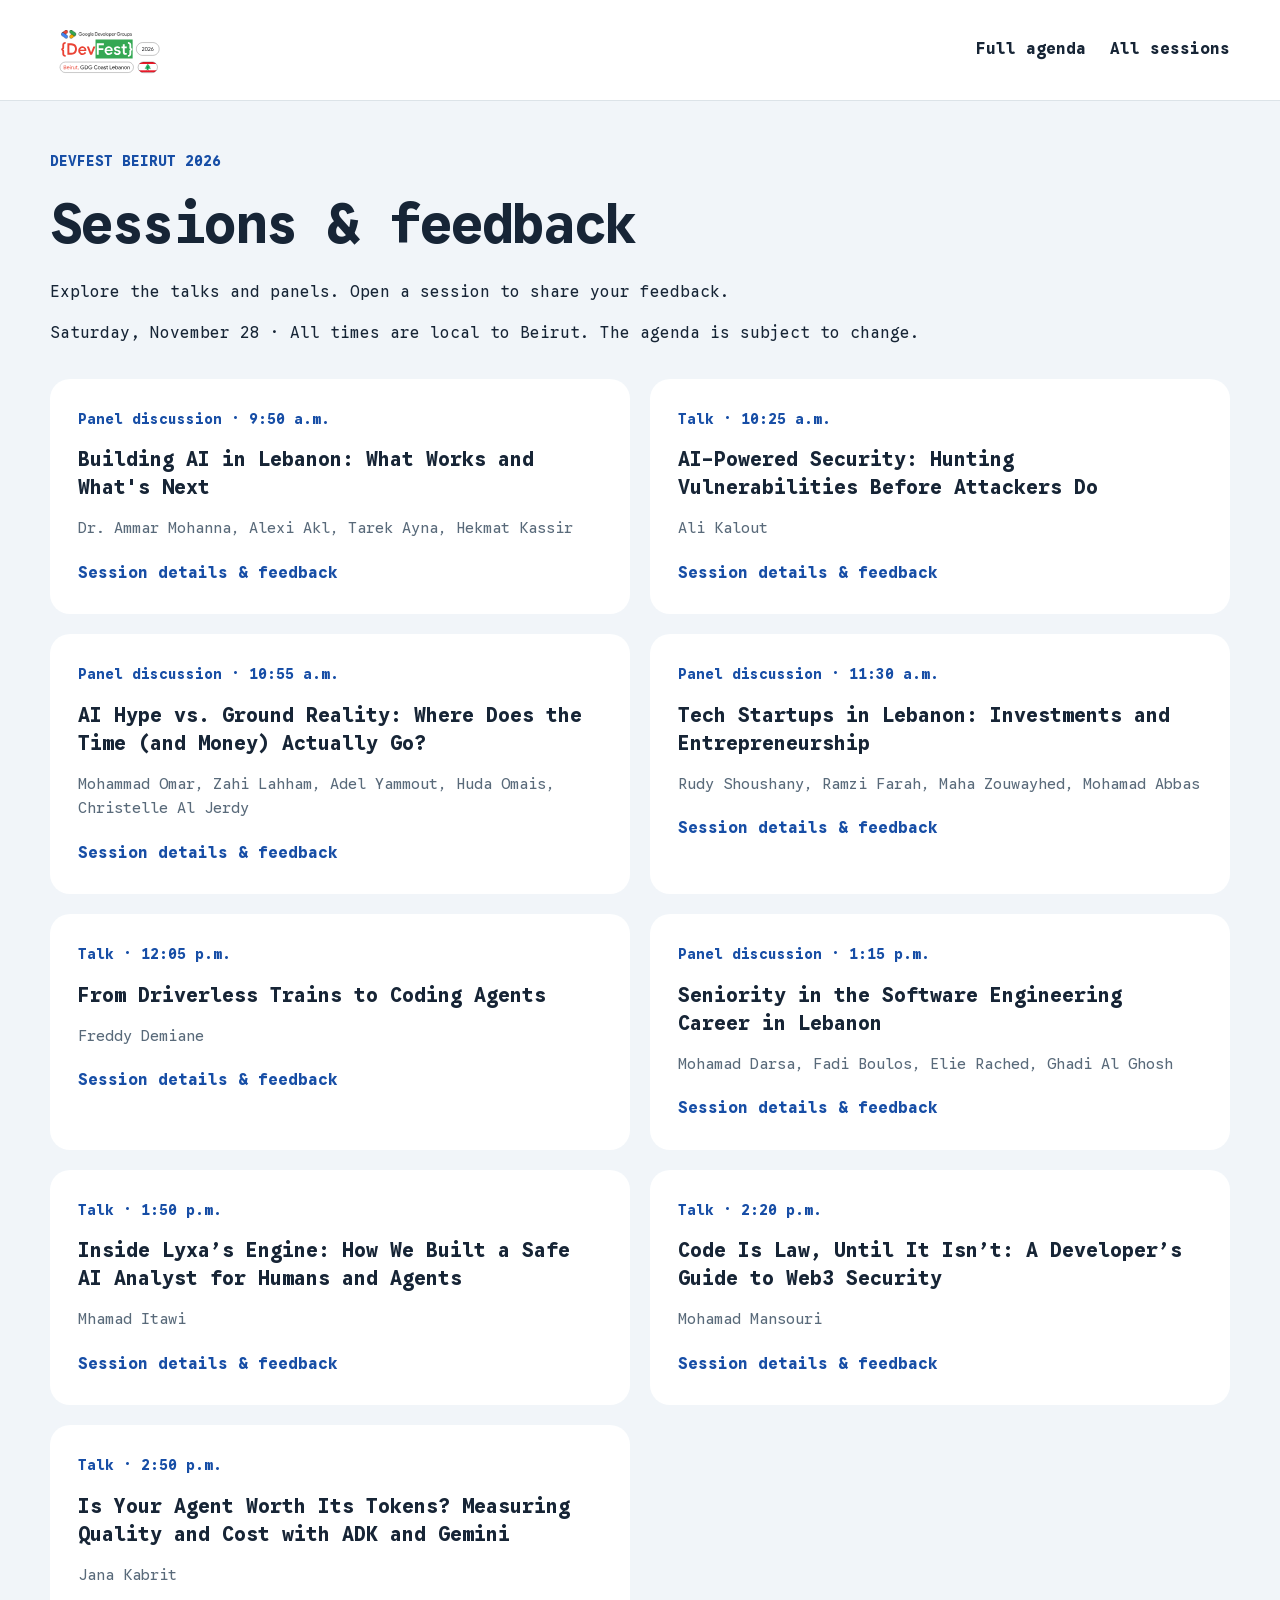
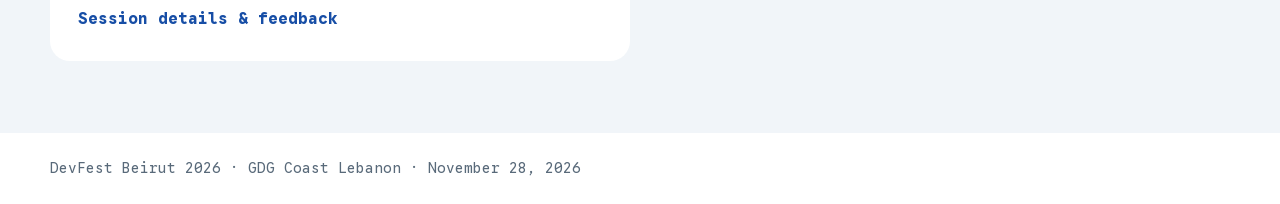
==== sessions/index.html @ 3278a0f1 "Add session pages and Open Feedback schedule integration" ====
<!doctype html>
<!-- Generated by scripts/build_sessions.py; edit the homepage agenda, then regenerate. -->
<html lang="en">
<head>
  <meta charset="utf-8">
  <meta name="viewport" content="width=device-width, initial-scale=1">
  <meta name="description" content="Sessions &amp; feedback — DevFest Beirut 2026, November 28 at MEA Conference Center. Session details and feedback.">
  <meta name="theme-color" content="#f1f5f9">
  <title>Sessions &amp; feedback | DevFest Beirut 2026</title>
  <link rel="canonical" href="https://devfest26.gdglebanon.com/sessions/">
  <meta property="og:title" content="Sessions &amp; feedback | DevFest Beirut 2026">
  <meta property="og:description" content="Sessions &amp; feedback — DevFest Beirut 2026, November 28 at MEA Conference Center. Session details and feedback.">
  <meta property="og:type" content="website">
  <meta property="og:url" content="https://devfest26.gdglebanon.com/sessions/">
  <meta property="og:image" content="https://devfest26.gdglebanon.com/assets/images/beirut-poster-2026.jpg">
  <link rel="icon" href="../assets/images/favicon-beirut.svg" type="image/svg+xml">
  <link rel="preconnect" href="https://fonts.googleapis.com">
  <link rel="preconnect" href="https://fonts.gstatic.com" crossorigin>
  <link href="https://fonts.googleapis.com/css2?family=Google+Sans:wght@400;700&amp;family=Google+Sans+Code:wght@400;500;600;700&amp;display=swap" rel="stylesheet">
  <link rel="stylesheet" href="../style.css?v=21">
  <link rel="stylesheet" href="../assets/sessions/sessions.css?v=1">

</head>
<body class="session-page">
  <a class="skip-link" href="#main">Skip to content</a>
  <header class="session-header"><div class="container">
    <a class="session-brand" href="../index.html" aria-label="DevFest Beirut 2026 home"><img src="../assets/images/devfest-beirut-2026.svg" alt="DevFest Beirut 2026"></a>
    <nav aria-label="Session navigation"><a href="../index.html#agenda">Full agenda</a><a href="../sessions/">All sessions</a></nav>
  </div></header>
  <main id="main" class="container session-main">
    <span class="session-eyebrow">DEVFEST BEIRUT 2026</span>
    <h1>Sessions &amp; feedback</h1>
    <p>Explore the talks and panels. Open a session to share your feedback.</p>
    <p>Saturday, November 28 · All times are local to Beirut. The agenda is subject to change.</p>
    <ol class="session-list"><li><a href="panel1/"><span class="session-eyebrow">Panel discussion · 9:50 a.m.</span><h2>Building AI in Lebanon: What Works and What&#x27;s Next</h2><p>Dr. Ammar Mohanna, Alexi Akl, Tarek Ayna, Hekmat Kassir</p><span class="session-list-action">Session details &amp; feedback</span></a></li><li><a href="talk1/"><span class="session-eyebrow">Talk · 10:25 a.m.</span><h2>AI-Powered Security: Hunting Vulnerabilities Before Attackers Do</h2><p>Ali Kalout</p><span class="session-list-action">Session details &amp; feedback</span></a></li><li><a href="panel2/"><span class="session-eyebrow">Panel discussion · 10:55 a.m.</span><h2>AI Hype vs. Ground Reality: Where Does the Time (and Money) Actually Go?</h2><p>Mohammad Omar, Zahi Lahham, Adel Yammout, Huda Omais, Christelle Al Jerdy</p><span class="session-list-action">Session details &amp; feedback</span></a></li><li><a href="panel3/"><span class="session-eyebrow">Panel discussion · 11:30 a.m.</span><h2>Tech Startups in Lebanon: Investments and Entrepreneurship</h2><p>Rudy Shoushany, Ramzi Farah, Maha Zouwayhed, Mohamad Abbas</p><span class="session-list-action">Session details &amp; feedback</span></a></li><li><a href="talk2/"><span class="session-eyebrow">Talk · 12:05 p.m.</span><h2>From Driverless Trains to Coding Agents</h2><p>Freddy Demiane</p><span class="session-list-action">Session details &amp; feedback</span></a></li><li><a href="panel4/"><span class="session-eyebrow">Panel discussion · 1:15 p.m.</span><h2>Seniority in the Software Engineering Career in Lebanon</h2><p>Mohamad Darsa, Fadi Boulos, Elie Rached, Ghadi Al Ghosh</p><span class="session-list-action">Session details &amp; feedback</span></a></li><li><a href="talk3/"><span class="session-eyebrow">Talk · 1:50 p.m.</span><h2>Inside Lyxa’s Engine: How We Built a Safe AI Analyst for Humans and Agents</h2><p>Mhamad Itawi</p><span class="session-list-action">Session details &amp; feedback</span></a></li><li><a href="talk4/"><span class="session-eyebrow">Talk · 2:20 p.m.</span><h2>Code Is Law, Until It Isn’t: A Developer’s Guide to Web3 Security</h2><p>Mohamad Mansouri</p><span class="session-list-action">Session details &amp; feedback</span></a></li><li><a href="talk5/"><span class="session-eyebrow">Talk · 2:50 p.m.</span><h2>Is Your Agent Worth Its Tokens? Measuring Quality and Cost with ADK and Gemini</h2><p>Jana Kabrit</p><span class="session-list-action">Session details &amp; feedback</span></a></li></ol>
  </main>
  <footer class="session-footer"><div class="container">DevFest Beirut 2026 · GDG Coast Lebanon · November 28, 2026</div></footer>
</body>
</html>
---- style.css ----
:root{--ink:#172536;--muted:#596a7a;--blue:#4285f4;--red:#ea4335;--green:#34a853;--yellow:#fbbc04;--paper:#f8f9fa;--line:#dce3e8;--google-gradient:linear-gradient(120deg,#4285f4 0%,#34a853 33.333%,#fbbc04 66.666%,#ea4335 100%);--font-head:'Google Sans Code',monospace;--font-body:'Google Sans Code',monospace}
*{box-sizing:border-box}html{scroll-behavior:smooth;scroll-padding-top:86px}body{margin:0;background:#fff;color:var(--ink);font-family:var(--font-body);font-size:16px;line-height:1.6}a{color:inherit}img{display:block;max-width:100%}button,summary{font:inherit}::selection{background:#c6dcff;color:var(--ink)}:focus-visible{outline:3px solid var(--blue);outline-offset:4px}.container{width:min(1180px,calc(100% - 48px));margin-inline:auto}.skip-link{position:absolute;left:16px;top:-60px;background:var(--ink);color:white;padding:10px 16px;z-index:100}.skip-link:focus{top:12px}.section{padding:112px 0}.section-index{display:inline-block;color:#496277;font-size:.72rem;font-weight:700;letter-spacing:.18em;line-height:1.3}.section-heading{margin-bottom:42px}.section-heading h2,.venue-section h2,.faq-section h2{font:700 clamp(2.7rem,5vw,5.2rem)/1.04 var(--font-head);letter-spacing:-.065em;margin:18px 0 0}.section-heading h2 span,.venue-section h2 span,.faq-section h2 span{color:var(--blue)}.section-heading-split{display:flex;align-items:end;justify-content:space-between;gap:50px}.section-heading-split>p{max-width:350px;color:var(--muted);font-size:1.1rem;margin:0 0 6px}.button{border:1px solid transparent;display:inline-flex;align-items:center;justify-content:space-between;gap:28px;padding:15px 22px;border-radius:999px;min-height:54px;font-weight:700;text-decoration:none;line-height:1.2;transition:transform .2s,background .2s,box-shadow .2s}.button:hover{transform:translateY(-3px);box-shadow:0 8px 22px #1725361a}.button-small{min-height:42px;padding:10px 16px;font-size:.84rem;gap:15px}.button-dark{background:var(--ink);color:#fff}.button-blue{background:var(--blue);color:#fff}.button-light{background:#fff;color:var(--ink)}.button-outline{border-color:var(--ink);color:var(--ink)}.text-link{font-weight:700;text-decoration:none;border-bottom:1.5px solid currentColor;padding-bottom:4px;white-space:nowrap}.text-link:hover{color:#1a73e8}
.site-header{position:sticky;top:0;z-index:30;background:#fffffff2;backdrop-filter:blur(14px);border-bottom:1px solid var(--line)}.header-inner{min-height:88px;display:flex;align-items:center;gap:26px}.brand{display:block;flex:none;text-decoration:none}.brand-artwork{display:block;width:270px;height:84px;overflow:hidden}.brand-artwork img{display:block;width:270px;height:auto;max-width:none;transform:translateY(-36px)}.desktop-nav{display:flex;gap:25px;margin-left:auto;align-items:center}.desktop-nav a{font-size:.9rem;font-weight:600;text-decoration:none;color:#3c4b5a}.desktop-nav a:hover{color:var(--blue)}.mobile-menu{display:none}
.hero{overflow:hidden;background:radial-gradient(circle at 0 80%,#e6f0ff 0,transparent 32%),linear-gradient(135deg,#fff 30%,#f7f9ff);padding:66px 0 72px}.hero-grid{display:grid;grid-template-columns:1.08fr .92fr;gap:66px;align-items:center}.hero-copy{padding:20px 0}.eyebrow{display:inline-flex;align-items:center;gap:9px;font-size:.76rem;font-weight:700;letter-spacing:.16em;text-transform:uppercase;color:#4b627a}.signal-dot{width:9px;height:9px;display:inline-block;border-radius:50%;background:var(--green);box-shadow:0 0 0 5px #34a85320;flex:none}.hero h1{font:700 clamp(3.8rem,6.5vw,6.9rem)/.99 var(--font-head);letter-spacing:-.078em;margin:32px 0 26px;max-width:680px}.hero h1 em{font-style:normal;color:var(--red)}.hero-lede{font-size:1.18rem;line-height:1.65;max-width:570px;color:#3f5061;margin:0}.hero-actions{display:flex;gap:25px;align-items:center;flex-wrap:wrap;margin-top:33px}.invitation-note{font-size:.84rem;color:var(--muted);margin:14px 0 0}.hero-facts{display:flex;gap:30px;border-top:1px solid #cfdbe5;margin-top:48px;padding-top:23px}.hero-facts>div{display:grid;grid-template-columns:27px 1fr;column-gap:10px;line-height:1.4}.fact-icon{grid-row:span 2;font:1.65rem/1 var(--font-head);color:var(--blue)}.hero-facts strong{font-size:.85rem}.hero-facts>div>span:last-child{font-size:.8rem;color:var(--muted)}.hero-art{position:relative;min-width:0}.poster-frame{height:min(620px,53vw);min-height:490px;border:9px solid #fff;border-radius:25px;box-shadow:0 26px 70px #183c6c2e;overflow:hidden;background:#edf5f8;transform:rotate(2deg)}.poster-frame img{width:100%;height:100%;object-fit:cover;object-position:center}.art-sticker{position:absolute;font-family:var(--font-head);font-weight:700;line-height:1;box-shadow:0 15px 30px #17253625}.sticker-top{top:32px;right:-19px;background:var(--yellow);color:var(--ink);padding:18px 20px;border-radius:15px;transform:rotate(9deg);font-size:.77rem;letter-spacing:.08em}.sticker-top b{font-size:1.35rem}.sticker-bottom{bottom:28px;left:-35px;background:var(--green);color:white;border-radius:50%;height:122px;width:122px;display:flex;align-items:center;justify-content:center;text-align:center;transform:rotate(-10deg);font-size:1rem}.sticker-bottom span{position:absolute;right:13px;bottom:27px}
.intro-section{background:#fff}.intro-layout{display:grid;grid-template-columns:.9fr 1.1fr;gap:80px;align-items:start}.lead{font:500 clamp(1.3rem,2.1vw,1.85rem)/1.47 var(--font-head);letter-spacing:-.035em;margin:0}.stat-grid{display:grid;grid-template-columns:repeat(3,1fr);gap:15px}.stat{border-left:2px solid var(--line);padding-left:18px}.stat:nth-child(1){border-color:var(--blue)}.stat:nth-child(2){border-color:var(--red)}.stat:nth-child(3){border-color:var(--green)}.stat strong{display:block;font:700 clamp(2rem,3.3vw,3.3rem)/1.1 var(--font-head);letter-spacing:-.08em}.stat span{display:block;color:var(--muted);font-size:.83rem;line-height:1.4;margin-top:10px}.source-note{color:#718193;font-size:.75rem;margin:30px 0 0}.experience-section{background:var(--paper)}.experience-grid{display:grid;grid-template-columns:repeat(3,1fr);gap:16px}.experience-card{min-height:300px;border-radius:22px;padding:28px;display:flex;flex-direction:column;position:relative;overflow:hidden}.card-blue{background:#dbeaff}.card-green{background:#dff2e5}.card-yellow{background:#fff0bd}.card-number{font:700 .8rem var(--font-head);letter-spacing:.14em}.card-symbol{font:700 6rem/.9 var(--font-head);position:absolute;right:24px;top:18px;opacity:.22}.experience-card h3{font:700 1.8rem/1.1 var(--font-head);letter-spacing:-.055em;margin:auto 0 10px}.experience-card p{color:#344455;max-width:270px;margin:0}.coming-up{border:1px solid #d2dce4;background:#fff;border-radius:15px;margin-top:18px;padding:17px 24px;display:flex;gap:18px;align-items:center;font-size:.9rem}.coming-up>span:last-child{color:var(--muted)}
.venue-section{background:#fff}.venue-grid{display:grid;grid-template-columns:1fr .8fr;gap:12%;align-items:center}.venue-section p{max-width:520px;font-size:1.08rem;color:var(--muted);margin:27px 0}.venue-card{background:var(--ink);color:#fff;border-radius:24px;min-height:430px;padding:31px;display:flex;flex-direction:column;position:relative;overflow:hidden}.venue-card:before,.venue-card:after{content:'';position:absolute;border:1px solid #ffffff26;border-radius:50%;height:520px;width:520px;top:100px;right:-180px}.venue-card:after{height:400px;width:400px;top:165px;right:-116px}.venue-card-top,.venue-card-bottom{display:flex;justify-content:space-between;gap:10px;font-size:.72rem;letter-spacing:.14em;z-index:1}.venue-card-top span:last-child{font-size:2rem;line-height:1}.venue-card>strong{font:700 clamp(2.4rem,4vw,4rem)/1 var(--font-head);letter-spacing:-.07em;margin:auto 0;z-index:1}.venue-card-bottom{border-top:1px solid #ffffff55;padding-top:18px}.venue-pin{width:14px;height:14px;background:var(--red);border-radius:50%;position:absolute;top:110px;right:90px;box-shadow:0 0 0 16px #ea43352e,0 0 0 37px #ea433516}
.sponsor-section{background:#f3f7fc}.sponsor-why{display:grid;grid-template-columns:repeat(3,1fr);gap:16px;margin-bottom:80px}.sponsor-why>div{background:#fff;border:1px solid #dce7f0;border-radius:19px;padding:27px}.sponsor-why>div>span{font-size:2rem;color:var(--blue)}.sponsor-why h3{font:700 1.25rem var(--font-head);margin:17px 0 7px}.sponsor-why p{color:var(--muted);margin:0;font-size:.94rem}.package-heading{display:flex;justify-content:space-between;gap:24px;align-items:end;margin-bottom:24px}.package-heading h3{font:700 clamp(2rem,3.3vw,3.3rem)/1 var(--font-head);letter-spacing:-.06em;margin:10px 0 0}.package-heading p{color:var(--muted);font-size:.85rem;margin:0}.package-grid{display:grid;grid-template-columns:repeat(2,1fr);gap:18px}.package-card{background:#fff;border:1px solid #cddce8;border-radius:24px;padding:36px;display:flex;flex-direction:column;min-height:495px}.package-featured{background:#1745a4;color:#fff;border-color:#1745a4}.package-card-head{display:flex;align-items:start;justify-content:space-between;gap:20px;border-bottom:1px solid #9eafc25e;padding-bottom:21px}.tier-label{font:700 .85rem var(--font-head);letter-spacing:.14em}.tier-label small{display:block;color:#d6e5ff;font:600 .62rem var(--font-body);letter-spacing:.12em;margin-top:5px}.tier-price{font:700 clamp(2.5rem,3.7vw,3.9rem)/1 var(--font-head);letter-spacing:-.07em;white-space:nowrap}.package-card>p{font-size:1.02rem;max-width:370px;margin:25px 0 8px}.package-card ul{padding-left:21px;margin:0 0 28px}.package-card li{margin:9px 0}.package-card li::marker{color:var(--blue)}.package-featured li::marker{color:#a5ceff}.package-card>.button{margin-top:auto;align-self:flex-start}.comparison{margin-top:22px;background:#fff;border:1px solid #cddce8;border-radius:17px;overflow:hidden}.comparison summary{cursor:pointer;padding:19px 25px;font-weight:700;list-style:none;display:flex;justify-content:space-between}.comparison summary::-webkit-details-marker{display:none}.comparison[open] summary{border-bottom:1px solid var(--line)}.comparison[open] summary span{transform:rotate(45deg)}.table-scroll{overflow-x:auto}table{border-collapse:collapse;min-width:620px;width:100%;font-size:.9rem}caption{position:absolute;width:1px;height:1px;clip:rect(0 0 0 0);overflow:hidden}th,td{text-align:left;padding:11px 24px;border-bottom:1px solid var(--line)}thead th{background:#eaf2ff;color:#184b9a;font-size:.75rem;letter-spacing:.06em;text-transform:uppercase}tbody th{font-weight:600}tbody tr:last-child>*{border-bottom:0}.sponsor-note{color:#687b8b;font-size:.78rem;margin:15px 0 0}
.faq-section{background:#fff}.faq-grid{display:grid;grid-template-columns:.8fr 1.2fr;gap:90px}.faq-list{border-top:1px solid var(--line)}.faq-list details{border-bottom:1px solid var(--line);padding:21px 0}.faq-list summary{cursor:pointer;font-weight:700;list-style:none;display:flex;justify-content:space-between;gap:20px}.faq-list summary::-webkit-details-marker{display:none}.faq-list summary:after{content:'+';color:var(--blue);font:400 1.5rem/1 var(--font-head)}.faq-list details[open] summary:after{content:'−'}.faq-list p{color:var(--muted);margin:15px 0 4px}.faq-list a{color:#1745a4}.closing-section{background:#1745a4;color:#fff;padding:75px 0}.closing-inner{display:flex;justify-content:space-between;align-items:end;gap:35px}.closing-section .section-index{color:#c9ddff}.closing-section h2{font:700 clamp(3rem,5.4vw,5.8rem)/1 var(--font-head);letter-spacing:-.07em;margin:15px 0 0}.closing-inner>div:last-child{max-width:280px}.closing-inner p{margin:0 0 24px;font-size:1.1rem}.site-footer{background:#122033;color:#fff;padding:40px 0 25px}.footer-inner{display:flex;justify-content:space-between;gap:30px}.footer-inner>div{display:flex;flex-direction:column;gap:7px}.footer-inner strong{font:700 1.25rem var(--font-head)}.footer-inner span,.footer-bottom{color:#b3c0cd;font-size:.83rem}.footer-inner a{text-decoration:none}.footer-inner a:hover{text-decoration:underline}.footer-bottom{border-top:1px solid #ffffff2b;margin-top:34px;padding-top:22px;display:flex;justify-content:space-between;gap:30px}.footer-bottom p{margin:0;max-width:470px}
.hero-copy .eyebrow{display:flex;width:max-content}.edition-pill{display:inline-flex;align-items:center;flex-wrap:wrap;gap:9px;width:fit-content;margin-top:26px;padding:9px 15px;border-radius:999px;background:#e8f0fe;color:#174ea6;font-size:.78rem;font-weight:700;line-height:1.3}.edition-pill span{color:var(--red)}.hero h1{margin-top:22px}.edition-strip{padding:22px 0;border-bottom:1px solid var(--line);background:#fff}.edition-grid{display:grid;grid-template-columns:repeat(2,minmax(0,1fr));gap:16px}.edition-card{display:flex;align-items:center;gap:19px;min-height:104px;padding:22px 25px;border-radius:18px}.edition-card-current{background:#173c8d;color:#fff}.edition-card-next{background:#e9f5eb;color:#173c2a}.edition-icon{font:700 .76rem var(--font-head);letter-spacing:.1em;border:1px solid currentColor;border-radius:50%;width:37px;height:37px;display:grid;place-items:center;flex:none}.edition-card strong{display:block;font:700 1.27rem/1.15 var(--font-head);letter-spacing:-.035em}.edition-card p{font-size:.85rem;margin:5px 0 0;opacity:.82}.impact-panel h3{font:700 1.05rem var(--font-head);letter-spacing:-.025em;margin:0 0 26px}.impact-panel .stat-grid{grid-template-columns:repeat(2,minmax(0,1fr));column-gap:30px;row-gap:35px}.impact-panel .stat{min-height:100px}.impact-panel .stat:nth-child(4){border-color:var(--yellow)}.impact-panel .stat-since strong{font-size:clamp(1.6rem,2.3vw,2.15rem);letter-spacing:-.055em;white-space:nowrap}
@media(max-width:1050px){.desktop-nav{gap:13px}.desktop-nav a{font-size:.8rem}.header-cta{display:none}.hero-grid{gap:35px}.hero h1{font-size:clamp(3.5rem,6vw,5rem)}.hero-facts{gap:15px}.stat-grid{gap:6px}.stat{padding-left:11px}.stat strong{font-size:2rem}}
@media(max-width:760px){.container{width:min(100% - 34px,560px)}.section{padding:76px 0}.desktop-nav{display:none}.header-inner{min-height:67px}.brand{font-size:1.07rem}.mobile-menu{display:block;margin-left:auto;position:relative}.mobile-menu summary{list-style:none;cursor:pointer;font-weight:700;font-size:.85rem;display:flex;gap:9px}.mobile-menu summary::-webkit-details-marker{display:none}.mobile-menu nav{position:absolute;right:-17px;top:33px;width:min(290px,calc(100vw - 34px));background:white;border:1px solid var(--line);box-shadow:0 16px 30px #17253624;border-radius:14px;padding:8px;display:flex;flex-direction:column}.mobile-menu nav a{padding:9px 12px;text-decoration:none;font-weight:600}.hero{padding:52px 0}.hero-grid,.intro-layout,.venue-grid,.faq-grid{grid-template-columns:1fr;gap:35px}.hero h1{font-size:clamp(3.2rem,11vw,5.4rem);margin:25px 0}.hero-lede{font-size:1.05rem}.hero-facts{margin-top:33px}.hero-art{max-width:460px;margin:0 auto;width:90%}.poster-frame{height:490px;min-height:0}.sticker-top{right:-15px}.sticker-bottom{left:-22px}.lockup-inner{display:block;padding-top:28px}.lockup-inner img{height:auto;max-height:265px;margin:0 auto}.section-heading h2,.venue-section h2,.faq-section h2{font-size:clamp(2.8rem,8vw,4.2rem)}.section-heading-split,.package-heading,.closing-inner{display:block}.section-heading-split>p{margin-top:23px}.stat-grid{gap:10px}.experience-grid,.sponsor-why,.package-grid{grid-template-columns:1fr}.experience-card{min-height:245px}.sponsor-why{margin-bottom:65px}.sponsor-why>div{padding:23px}.package-heading p{margin-top:12px}.venue-card{min-height:370px}.faq-grid{gap:30px}.closing-inner>div:last-child{margin-top:35px}.footer-bottom{display:block}.footer-bottom p{margin-top:14px}}
@media(max-width:460px){.hero-actions{align-items:flex-start;flex-direction:column;gap:19px}.hero-facts{flex-direction:column;gap:19px}.poster-frame{height:430px}.stat-grid{grid-template-columns:1fr}.stat{padding:5px 0 5px 18px}.stat span{margin-top:3px}.package-card{padding:24px;min-height:0}.tier-price{font-size:2.3rem}.coming-up{flex-wrap:wrap;gap:11px}.coming-up>span:last-child{flex-basis:100%;margin-left:20px}.art-sticker.sticker-bottom{height:96px;width:96px;font-size:.81rem}}
@media(prefers-reduced-motion:reduce){html{scroll-behavior:auto}.button{transition:none}}
@media(max-width:760px){.header-inner{min-height:97px;gap:18px}.brand-artwork{width:270px;height:83px}.brand-artwork img{width:270px;transform:translate(-14px,-37px)}}

.sponsor-extras{display:grid;grid-template-columns:repeat(2,minmax(0,1fr));gap:18px;margin-top:42px}.sponsor-extra{display:flex;flex-direction:column;align-items:flex-start;border-radius:24px;padding:36px;min-height:300px}.sponsor-extra h3{font:700 clamp(1.7rem,2.5vw,2.5rem)/1.08 var(--font-head);letter-spacing:-.055em;margin:15px 0 12px}.sponsor-extra p{max-width:440px;margin:0 0 22px}.sponsor-extra .button,.sponsor-extra .text-link{margin-top:auto}.sponsor-extra-deck{background:#173c8d;color:#fff}.sponsor-extra-deck .section-index{color:#c9ddff}.sponsor-extra-ads{background:#e1f2e6;color:#173c2a;border:1px solid #c5e3cf}.sponsor-extra-ads .section-index{color:#28663b}.sponsor-extra .sponsor-extra-note{font-size:.82rem;opacity:.8;margin-top:-10px}
@media(max-width:760px){.sponsor-extras{grid-template-columns:1fr}.sponsor-extra{min-height:0;padding:27px}.sponsor-extra .button,.sponsor-extra .text-link{margin-top:10px}}
@media(max-width:460px){.header-inner{min-height:94px}.brand-artwork{width:244px;height:76px}.brand-artwork img{width:244px;transform:translate(-13px,-33px)}}
@media(max-width:760px){.edition-strip{padding:16px 0}.edition-grid{grid-template-columns:1fr;gap:9px}.edition-card{min-height:86px;padding:17px 20px}.impact-panel{margin-top:5px}.impact-panel .stat-grid{grid-template-columns:repeat(2,minmax(0,1fr));gap:26px 16px}}
@media(max-width:460px){.edition-pill{font-size:.7rem;padding:9px 12px}.impact-panel .stat-since strong{font-size:1.4rem}.impact-panel .stat{min-height:92px}}
.hero h1.hero-wordmark{font-family:'Google Sans',Arial,sans-serif;letter-spacing:-.055em;line-height:1;margin-top:22px}
.hero-wordmark img{display:block;width:100%;max-width:575px;height:auto;margin-bottom:.06em}
.hero-wordmark span{display:block;color:var(--red);white-space:nowrap}
.package-card .booth-add-on{list-style:none;margin:15px 0 0 -21px;padding:12px 14px;border:1px solid #a9d7b6;border-left:4px solid var(--green);border-radius:10px;background:#e6f4ea;color:#145e32;font-weight:600}
.site-header .brand-artwork-devfest{display:none}
.site-header .brand-artwork-gdg{display:flex;align-items:center}
.site-header .brand-artwork-gdg img{width:100%;height:auto;max-width:100%;transform:none}
.site-header.show-devfest-brand .brand-artwork-devfest{display:block}
.site-header.show-devfest-brand .brand-artwork-gdg{display:none}
@media(max-width:360px){.header-inner{min-height:76px;gap:10px}.brand-artwork{width:190px;height:60px}.brand-artwork-devfest img{width:190px;transform:translate(-10px,-25px)}.section-heading h2,.venue-section h2,.faq-section h2{font-size:2.6rem}.sponsor-extras{grid-template-columns:minmax(0,1fr)}.sponsor-extra{min-width:0}.sponsor-extra .button{max-width:100%;font-size:.77rem;gap:8px;padding:12px 13px}}

/* Hero lockup and footer social links */
.hero{padding-top:34px}
.hero-grid{align-items:start}
.hero-copy{padding-top:12px}
.beirut-lockup{display:flex!important;align-items:center;justify-content:center;gap:.24em;width:100%;max-width:575px;white-space:nowrap;font-size:1.18em}
.beirut-name{display:inline!important}
.beirut-year{display:inline-flex!important;align-items:center;padding:.42em .58em .45em;border:3px solid currentColor;border-radius:999px;color:var(--ink);font-size:.56em;font-weight:400;line-height:.82;letter-spacing:-.04em}
.footer-links{display:flex!important;flex-direction:column;gap:7px!important;align-items:flex-start}
.social-links{display:flex;flex-wrap:wrap;gap:14px;margin-top:8px}
.social-links a{color:#c9ddff;font-size:.82rem}
.closing-actions{display:flex;flex-wrap:wrap;gap:12px}
.button-closing-secondary{border-color:#fff;color:#fff;background:transparent}
@media(max-width:760px){
  .hero{padding-top:26px}
  .hero-copy{padding-top:0}
  .hero-wordmark img{margin-bottom:.12em}
  .beirut-year{border-width:2px}
  .footer-links{margin-top:22px}
  .closing-actions{flex-direction:column;align-items:flex-start}
}
@media(max-width:460px){
  .hero h1.hero-wordmark{font-size:clamp(2.55rem,11.7vw,4.5rem);letter-spacing:-.06em}
  .beirut-lockup{gap:.18em}
  .beirut-year{font-size:.5em;padding:.38em .45em .41em}
}

/* Section navigation and compact supporter/team archive */
.desktop-nav a{position:relative;white-space:nowrap;padding:10px 0}
.desktop-nav a::after{content:"";position:absolute;left:0;right:0;bottom:2px;height:3px;border-radius:99px;background:var(--blue);transform:scaleX(0);transform-origin:left;transition:transform .2s}
.desktop-nav a:hover::after,.desktop-nav a[aria-current="location"]::after{transform:scaleX(1)}
.desktop-nav a[aria-current="location"],.mobile-menu nav a[aria-current="location"]{color:#174ea6}
.supporters-section{background:#f7f9fd;padding:72px 0 64px}
.team-section{background:#fff;padding:58px 0 64px;border-top:1px solid var(--line)}
.compact-heading{display:flex;align-items:end;justify-content:space-between;gap:24px;margin-bottom:25px}
.compact-heading h2{font:700 clamp(2.2rem,4.2vw,3.8rem)/1.06 var(--font-head);letter-spacing:-.06em;margin:10px 0 0}
.compact-heading .button{flex:none}
.team-actions{display:flex;align-items:center;gap:15px;flex-wrap:wrap}
.main-supporter{background:#fff;border:1px solid #dce7f0;border-radius:22px;padding:28px 32px;display:flex;align-items:center;justify-content:space-between;gap:35px;box-shadow:0 12px 30px #1e4c8b0b;position:relative;overflow:hidden}
.main-supporter::before{content:"";position:absolute;left:0;top:0;bottom:0;width:7px;background:linear-gradient(to bottom,#4285f4 0 25%,#ea4335 25% 50%,#fbbc04 50% 75%,#34a853 75%)}
.main-supporter>div{padding-left:4px}
.supporter-label{display:block;color:#174ea6;font-size:.71rem;font-weight:700;letter-spacing:.16em;margin-bottom:14px}
.main-supporter a{display:inline-block}
.main-supporter img{width:min(300px,100%);height:auto}
.main-supporter p{color:var(--muted);font-size:.9rem;max-width:300px;margin:0}
.rail-heading{display:flex;align-items:end;justify-content:space-between;gap:20px;margin:37px 0 16px}
.rail-heading h3{font:700 clamp(1.35rem,2.5vw,2rem)/1.15 var(--font-head);letter-spacing:-.045em;margin:8px 0 0}
.rail-controls{display:flex;gap:8px}
.rail-arrow{width:38px;height:38px;border:1px solid #bdcddd;border-radius:50%;background:#fff;color:var(--ink);cursor:pointer;font:700 1.2rem/1 var(--font-head)}
.rail-arrow:hover{background:#e8f0fe;border-color:#8bb7ff}
.logo-rail,.team-rail{display:flex;gap:14px;overflow-x:auto;scroll-snap-type:x mandatory;scrollbar-width:thin;scrollbar-color:#b8c8d9 transparent;overscroll-behavior-inline:contain;padding-bottom:12px}
.logo-tile{flex:0 0 182px;scroll-snap-align:start;background:#fff;border:1px solid var(--line);border-radius:17px;min-height:160px;padding:18px 16px;display:flex;flex-direction:column;align-items:center;text-align:center}
.logo-tile img{width:100%;height:70px;object-fit:contain;margin-bottom:9px}
.logo-tile strong{font:700 .84rem/1.25 var(--font-head)}
.logo-tile span{color:var(--muted);font-size:.72rem;margin-top:4px}
.history-source{color:var(--muted);font-size:.76rem;margin:13px 0 0}
.history-source a{color:#174ea6}
.team-mini-card{flex:0 0 258px;min-height:132px;scroll-snap-align:start;display:flex;gap:12px;align-items:flex-start;background:#f7f9fd;border:1px solid var(--line);border-radius:16px;padding:14px;color:var(--ink);text-decoration:none;transition:transform .2s,border-color .2s}
.team-mini-card:hover{transform:translateY(-2px);border-color:#8bb7ff}
.team-mini-card img{width:68px;height:68px;object-fit:cover;object-position:center 33%;border-radius:12px;flex:none}
.team-mini-card>span{display:flex;flex-direction:column;min-width:0;align-self:stretch}
.team-mini-card strong{font:700 .82rem/1.2 var(--font-head);letter-spacing:-.02em}
.team-mini-card small{color:var(--muted);font-size:.69rem;line-height:1.3;margin-top:5px;display:-webkit-box;-webkit-line-clamp:2;-webkit-box-orient:vertical;overflow:hidden}
.team-mini-card em{font-style:normal;color:#174ea6;font-size:.7rem;font-weight:700;margin-top:auto;padding-top:6px}
.team-expand-button{cursor:pointer;background:#fff}
.team-section.is-expanded .team-actions .rail-controls{display:none}
.team-section.is-expanded .team-rail{display:grid;grid-template-columns:repeat(4,minmax(0,1fr));overflow:visible;scroll-snap-type:none}
.team-section.is-expanded .team-mini-card{flex:none;min-width:0}
.team-section.is-expanded .team-mini-card small{display:block;overflow:visible}
@media(max-width:1050px){.team-section.is-expanded .team-rail{grid-template-columns:repeat(3,minmax(0,1fr))}}
@media(max-width:760px){.supporters-section{padding:64px 0 58px}.team-section{padding:50px 0 56px}.compact-heading{display:block}.team-actions{margin-top:19px}.main-supporter{display:block;padding:26px 27px}.main-supporter p{margin:16px 0 0}.logo-tile{flex-basis:165px}.rail-heading{margin-top:32px}}
@media(max-width:760px){.team-section.is-expanded .team-rail{grid-template-columns:repeat(2,minmax(0,1fr))}}
@media(max-width:520px){.team-section.is-expanded .team-rail{grid-template-columns:1fr}}
@media(max-width:460px){.compact-heading h2{font-size:2.1rem}.team-mini-card{flex-basis:238px}.main-supporter img{max-width:260px}}
@media(max-width:760px){.sponsor-section{padding-bottom:32px}.supporters-section{padding-top:38px;padding-bottom:42px}.team-section{padding-top:40px;padding-bottom:30px}.faq-section{padding-top:40px}}
@media(prefers-reduced-motion:reduce){.desktop-nav a::after,.team-mini-card{transition:none}}

/* Compact phone navigation, shown when scrolling up. */
.mobile-dock{display:none}
@media(max-width:760px){
  body{padding-bottom:calc(98px + env(safe-area-inset-bottom,0px))}
  .mobile-dock{position:fixed;z-index:45;left:50%;bottom:calc(10px + env(safe-area-inset-bottom,0px));width:min(540px,calc(100% - 20px));display:flex;align-items:stretch;gap:2px;padding:7px;background:#fff;border:1px solid var(--line);border-radius:999px;box-shadow:0 14px 40px #1725362b,0 2px 8px #17253614;transform:translate(-50%,0);transition:transform .25s ease,opacity .25s ease;opacity:1}
  .mobile-dock.is-hidden{transform:translate(-50%,calc(100% + 24px));opacity:0;pointer-events:none}
  .mobile-dock a{min-width:0;flex:1;min-height:62px;border-radius:999px;display:flex;flex-direction:column;align-items:center;justify-content:center;gap:3px;color:var(--ink);text-decoration:none;font-size:clamp(.48rem,2.1vw,.66rem);font-weight:700;line-height:1;white-space:nowrap}
  .mobile-dock a:hover{background:#e8f0fe;color:#174ea6}
  .mobile-dock a[aria-current="location"],.mobile-dock a[aria-current="location"]:hover{background:var(--blue);color:#fff}
  .mobile-dock svg{width:23px;height:23px;flex:none;fill:none;stroke:currentColor;stroke-width:2;stroke-linecap:round;stroke-linejoin:round}
}
@media(prefers-reduced-motion:reduce){.mobile-dock{transition:none}}

@media(max-width:1150px){.header-cta{display:none}}

/* 2026 sponsors and partners */
.supporter-heading{align-items:end;margin-bottom:24px}
.supporter-heading>p{max-width:340px;color:var(--muted);font-size:.94rem;margin:0 0 4px}
.sponsor-badge{display:inline-flex;align-items:center;align-self:flex-start;width:max-content;padding:7px 14px;border-radius:999px;background:#fff;color:#174ea6;font:700 .8rem/1.2 'Google Sans',Arial,sans-serif;letter-spacing:0}
.sponsor-badge-partner{background:#fff;color:#176b37}
.supporter-group-heading{margin:39px 0 17px}
.supporter-group-heading h3{font:700 clamp(1.6rem,2.7vw,2.4rem)/1.1 var(--font-head);letter-spacing:-.055em;margin:6px 0 0}
.supporter-grid{display:grid;grid-template-columns:repeat(3,minmax(0,1fr));gap:16px}
.sponsor-grid{grid-template-columns:repeat(2,minmax(0,1fr))}
.supporter-card{display:flex;flex-direction:column;min-width:0;min-height:300px;padding:19px 20px 20px;background:#d9e8ff;border:1px solid #9fc3fb;border-radius:20px;color:var(--ink);box-shadow:0 8px 22px #1e4c8b09;transition:transform .2s,box-shadow .2s,border-color .2s}
.supporter-card:hover{transform:translateY(-4px);box-shadow:0 18px 36px #1725361c;border-color:#8bb7ff}
.supporter-open{display:flex;flex-direction:column;align-items:center;flex:1;width:100%;min-width:0;min-height:225px;padding:0;border:0;background:transparent;color:inherit;text-align:center;cursor:pointer;font:inherit}
.supporter-card .sponsor-badge{align-self:center;margin-bottom:14px}
.supporter-logo{display:flex;align-items:center;justify-content:center;overflow:hidden;width:100%;height:105px;padding:12px;background:#fff;border:1px solid #e1e9f2;border-radius:13px}
.supporter-logo img{width:auto;height:auto;max-width:100%;max-height:100%;object-fit:contain}
.supporter-open strong{display:flex;align-items:center;justify-content:center;min-height:2.5em;font:700 1.08rem/1.2 var(--font-head);letter-spacing:-.035em;margin:11px 0 0}
.card-action{display:inline-flex;align-items:center;gap:6px;margin-top:auto;color:#174ea6;font:700 .75rem/1.2 'Google Sans',Arial,sans-serif}
.supporter-website{display:inline-flex;align-items:center;align-self:center;gap:7px;margin-top:15px;padding:6px 11px;border:1px solid currentColor;border-radius:999px;color:#174ea6;font:700 .75rem/1.2 'Google Sans',Arial,sans-serif;text-decoration:none}
.supporter-website:hover{background:#fff}
.partner-grid .supporter-card{background:#eaf6ed;border-color:#c9e7d1}
.partner-grid .supporter-card:hover{border-color:#7bc995}
.supporter-card-community{position:relative;overflow:hidden;background:#bcd7ff;color:var(--ink);border-color:#6da3f5}
.supporter-card-community::before{content:"";position:absolute;inset:0 0 auto;height:5px;background:var(--google-gradient)}
.supporter-card-community .sponsor-badge{background:#fff;color:#1745a4}
.supporter-dialog{width:min(580px,calc(100vw - 32px));max-height:min(85vh,760px);padding:32px;border:1px solid #cbd9e7;border-radius:24px;background:#fff;color:var(--ink);box-shadow:0 28px 80px #17253655;overflow-y:auto}
.supporter-dialog::backdrop{background:#172536a8;backdrop-filter:blur(3px)}
.supporter-dialog-close{position:absolute;right:16px;top:14px;width:38px;height:38px;border:1px solid var(--line);border-radius:50%;background:#fff;color:var(--ink);cursor:pointer;font:700 1.5rem/1 'Google Sans',Arial,sans-serif}
.supporter-dialog>.sponsor-badge{margin-right:44px}
.supporter-dialog-logo{display:flex;align-items:center;justify-content:center;width:100%;height:160px;margin:22px 0;padding:20px;border:1px solid #e1e9f2;border-radius:16px;background:#f8fafd}
.supporter-dialog-logo img{width:auto;height:auto;max-width:100%;max-height:100%;object-fit:contain}
.supporter-dialog h3{font:700 clamp(1.6rem,4vw,2.3rem)/1.12 var(--font-head);letter-spacing:-.05em;margin:0 0 15px}
.supporter-dialog p{color:#42566a;font-size:.96rem;line-height:1.65;margin:0 0 24px;white-space:pre-line}
.supporter-dialog-description{font-family:'Google Sans',Arial,sans-serif;overflow-wrap:anywhere}
.supporter-dialog-description ul{color:#42566a;font-size:.93rem;line-height:1.55;margin:0 0 24px;padding-left:20px}
.supporter-dialog-description li{margin:0 0 11px}
.supporter-dialog-description a{color:#174ea6;text-decoration-thickness:1px;text-underline-offset:3px}
.supporter-dialog-website{display:inline-flex;gap:10px;align-items:center;padding:10px 16px;border-radius:999px;background:#1745a4;color:#fff;font:700 .84rem/1.2 'Google Sans',Arial,sans-serif;text-decoration:none}
.supporter-dialog-website:hover{background:#0f347f}
@media(max-width:860px){.partner-grid{grid-template-columns:repeat(2,minmax(0,1fr))}}
@media(max-width:760px){.supporter-heading>p{margin:15px 0 0}}
@media(max-width:540px){.supporter-grid{grid-template-columns:repeat(2,minmax(0,1fr));gap:10px}.supporter-card{min-height:245px;padding:12px 10px 13px;border-radius:16px}.supporter-open{min-height:188px}.supporter-card .sponsor-badge{max-width:100%;padding:6px 8px;font-size:.68rem;margin-bottom:10px}.supporter-logo{height:78px;padding:7px}.supporter-open strong{font-size:.84rem;min-height:3em;margin-top:8px}.card-action{font-size:.7rem}.supporter-website{font-size:.7rem;margin-top:10px;padding:6px 8px}.supporter-dialog{padding:22px}.supporter-dialog-logo{height:125px;margin:18px 0}.supporter-dialog p{font-size:.87rem}}
@media(prefers-reduced-motion:reduce){.supporter-card{transition:none}}

/* Keep confirmed organizations in view; reveal package information on request. */
.sponsor-section{padding:48px 0 72px}
.supporters-section .sponsor-section{padding:0;background:transparent}
.supporters-section .sponsor-section .container{width:100%;max-width:none}
.partnership-disclosure{background:#fff;border:1px solid #cbdbe9;border-radius:23px;box-shadow:0 12px 30px #1725360d;overflow:hidden}
.partnership-summary{display:flex;flex-direction:column;gap:8px;padding:28px 34px;cursor:pointer;list-style:none}
.partnership-summary::-webkit-details-marker{display:none}
.partnership-summary .section-index{color:#174ea6;font-family:'Google Sans',Arial,sans-serif;letter-spacing:.12em}
.partnership-summary-row{display:flex;align-items:center;justify-content:space-between;gap:24px;font:700 clamp(1.65rem,3vw,2.5rem)/1.15 'Google Sans',Arial,sans-serif;letter-spacing:-.035em}
.partnership-toggle{display:grid;place-items:center;flex:none;width:40px;height:40px;border-radius:50%;background:#e8f0fe;color:#174ea6;font:400 1.8rem/1 'Google Sans',Arial,sans-serif;transition:transform .2s}
.partnership-disclosure[open] .partnership-toggle{transform:rotate(45deg)}
.partnership-summary-note{color:var(--muted);font:400 .86rem/1.45 'Google Sans',Arial,sans-serif}
.partnership-disclosure:not([open]) .partnership-content{display:none}
.partnership-content{padding:44px 34px 38px;border-top:1px solid var(--line)}
@media(max-width:760px){.sponsor-section{padding:28px 0 50px}.partnership-summary{padding:22px}.partnership-content{padding:30px 20px}.partnership-summary-row{gap:12px}.partnership-toggle{width:34px;height:34px;font-size:1.55rem}}
@media(prefers-reduced-motion:reduce){.partnership-toggle{transition:none}}

/* A quiet schedule preview, with the full agenda available on request. */
.visually-hidden{position:absolute;width:1px;height:1px;padding:0;margin:-1px;overflow:hidden;clip-path:inset(50%);white-space:nowrap;border:0}
.agenda-section{padding:64px 0;background:var(--paper);border-top:1px solid var(--line)}
.agenda-heading>p{margin:0;color:var(--muted);font-size:1rem}
.agenda-disclosure{background:#fff;border:1px solid #cbdbe9;border-radius:23px;overflow:hidden}
.agenda-summary{display:flex;flex-direction:column;gap:20px;padding:28px 34px;cursor:pointer;list-style:none}
.agenda-summary::-webkit-details-marker{display:none}
.agenda-summary:focus-visible{outline-offset:-5px;border-radius:22px}
.agenda-summary-row{display:flex;align-items:center;justify-content:space-between;gap:20px}
.agenda-summary-row strong{display:block;font:700 clamp(1.4rem,2.5vw,2rem)/1.2 var(--font-head);letter-spacing:-.04em}
.agenda-hours{display:block;margin-top:8px;color:var(--muted);font-size:1rem}
.agenda-toggle{display:grid;place-items:center;flex:none;width:44px;height:44px;border-radius:50%;background:#e8f0fe;color:#174ea6;font:400 1.8rem/1 'Google Sans',Arial,sans-serif}
.agenda-skeleton{display:grid;gap:14px;max-width:650px}
.agenda-skeleton>span{display:grid;grid-template-columns:100px 1fr;gap:24px;align-items:center}
.agenda-skeleton i{display:block;height:12px;border-radius:6px;background:#e8edf3}
.agenda-skeleton i:first-child{background:#dbe7f7}
.agenda-skeleton>span:nth-child(2) i:last-child{width:76%}
.agenda-skeleton>span:nth-child(3) i:last-child{width:88%}
.agenda-action{color:#174ea6;font-size:.9rem;font-weight:700}
.agenda-action-close,.agenda-disclosure[open] .agenda-action-open,.agenda-disclosure[open] .agenda-skeleton{display:none}
.agenda-disclosure[open] .agenda-action-close{display:inline}
.agenda-disclosure[open] .agenda-toggle{transform:rotate(45deg)}
.agenda-sessions{list-style:none;padding:0;margin:0;border-top:1px solid var(--line)}
.agenda-session{display:grid;grid-template-columns:260px minmax(0,1fr);gap:24px;align-items:start;padding:22px 34px}
.agenda-session+.agenda-session{border-top:1px solid var(--line)}
.agenda-time{color:var(--muted);font-size:.9rem;font-variant-numeric:tabular-nums;line-height:1.6;white-space:nowrap}
.agenda-session h3{font:700 1.05rem/1.5 var(--font-head);margin:0;overflow-wrap:anywhere}
.agenda-session p{margin:6px 0 0;color:var(--muted);font-size:.9rem}
.agenda-session .session-location{margin-top:8px;color:#496277;font:600 .82rem/1.4 'Google Sans',Arial,sans-serif}
.agenda-session .session-note{margin-top:8px}
@media(max-width:760px){.agenda-section{padding:40px 0 50px}.agenda-heading>p{margin-top:16px}.agenda-summary{padding:24px 22px}.agenda-session{grid-template-columns:minmax(0,1fr);gap:8px;padding:20px 22px}.agenda-skeleton>span{grid-template-columns:65px 1fr;gap:18px}.agenda-hours{font-size:.9rem}}

/* Speaker details transcribed from the supplied event posters. */
.agenda-session-content{min-width:0}
.session-feedback-link{display:inline-block;margin:10px 0 4px;font-size:.9rem;font-weight:700;color:#174ea6;text-underline-offset:3px}
.session-type{display:block;margin-bottom:6px;color:#496277;font-size:.875rem}
.session-people{display:grid;grid-template-columns:repeat(2,minmax(0,1fr));gap:20px 24px;list-style:none;margin:20px 0 0;padding:0}
.session-person{display:flex;align-items:center;gap:13px;min-width:0;font-family:'Google Sans',Arial,sans-serif}
.session-person>span:last-child{min-width:0}
.session-person strong{display:block;font-size:1rem;line-height:1.35;overflow-wrap:anywhere}
.speaker-position{display:block;margin-top:4px;color:var(--muted);font-size:.875rem;line-height:1.45;overflow-wrap:anywhere}
.speaker-function{display:block;color:#174ea6;font-size:.875rem;margin-top:3px;font-weight:700}
/* A circle clips only the portrait region; original poster pixels are preserved. */
.speaker-portrait{display:block;position:relative;overflow:hidden;flex:none;width:72px;height:72px;border-radius:50%;background:#53c5f4;isolation:isolate}
.speaker-portrait img{position:absolute;width:var(--portrait-width);max-width:none;height:auto;left:var(--portrait-left);top:var(--portrait-top)}
.speaker-initials{display:grid;place-items:center;background:#e8f0fe;color:#174ea6;font:700 1rem/1 'Google Sans',Arial,sans-serif}
@media(max-width:1050px){.session-people{grid-template-columns:minmax(0,1fr)}}
@media(max-width:760px){.session-people{gap:16px;margin-top:16px}.speaker-portrait{width:64px;height:64px}.session-person{gap:12px}}
---- assets/sessions/sessions.css ----
.session-page{background:#f1f5f9}
.session-header{background:#fff;border-bottom:1px solid var(--line)}
.session-header .container{display:flex;align-items:center;justify-content:space-between;gap:24px;padding-block:18px}
.session-brand{max-width:240px}
.session-brand img{width:100%;height:64px;object-fit:contain}
.session-header a{font-weight:700;text-decoration:none}
.session-header nav{display:flex;gap:24px;flex-wrap:wrap}
.session-main{padding-block:48px 72px}
.session-main h1{max-width:1000px;font:700 clamp(1.8rem,4.5vw,3.4rem)/1.16 var(--font-head);letter-spacing:-.04em;margin:18px 0 24px;overflow-wrap:anywhere}
.session-eyebrow{color:#174ea6;font-size:.9rem;font-weight:700}
.session-meta{display:flex;flex-wrap:wrap;gap:12px 24px;color:var(--muted);margin-bottom:32px}
.session-content,.session-feedback{padding:32px;border-radius:24px;background:#fff;margin-top:24px}
.session-main h2{font-size:1.35rem;margin:0 0 14px}
.session-main .session-people{margin-top:0}
.session-feedback>p{color:var(--muted)}
.session-feedback [role=status]{font-size:.9rem}
.session-feedback [hidden]{display:none}
.feedback-frame{display:block;width:100%;min-height:850px;border:0;margin-top:24px;border-radius:12px;background:#fff}
.session-list{display:grid;grid-template-columns:repeat(2,minmax(0,1fr));gap:20px;list-style:none;padding:0;margin:32px 0 0}
.session-list a{display:block;height:100%;padding:28px;border-radius:20px;background:#fff;text-decoration:none;transition:box-shadow .2s}
.session-list a:hover{box-shadow:0 8px 24px #1725361a}
.session-list h2{font-size:1.25rem;line-height:1.4;margin:14px 0}
.session-list p{margin:12px 0;color:var(--muted);font-size:.95rem}
.session-list .session-list-action{display:block;margin-top:20px;color:#174ea6;font-weight:700}
.session-footer{padding:24px 0;background:#fff;color:var(--muted);font-size:.9rem}
@media(max-width:760px){.session-header .container{align-items:flex-start;gap:18px;flex-direction:column}.session-header nav{gap:18px}.session-main{padding-block:30px 48px}.session-content,.session-feedback{padding:22px 18px;border-radius:18px}.session-list{grid-template-columns:minmax(0,1fr)}.session-list a{padding:22px}.feedback-frame{min-height:900px}}
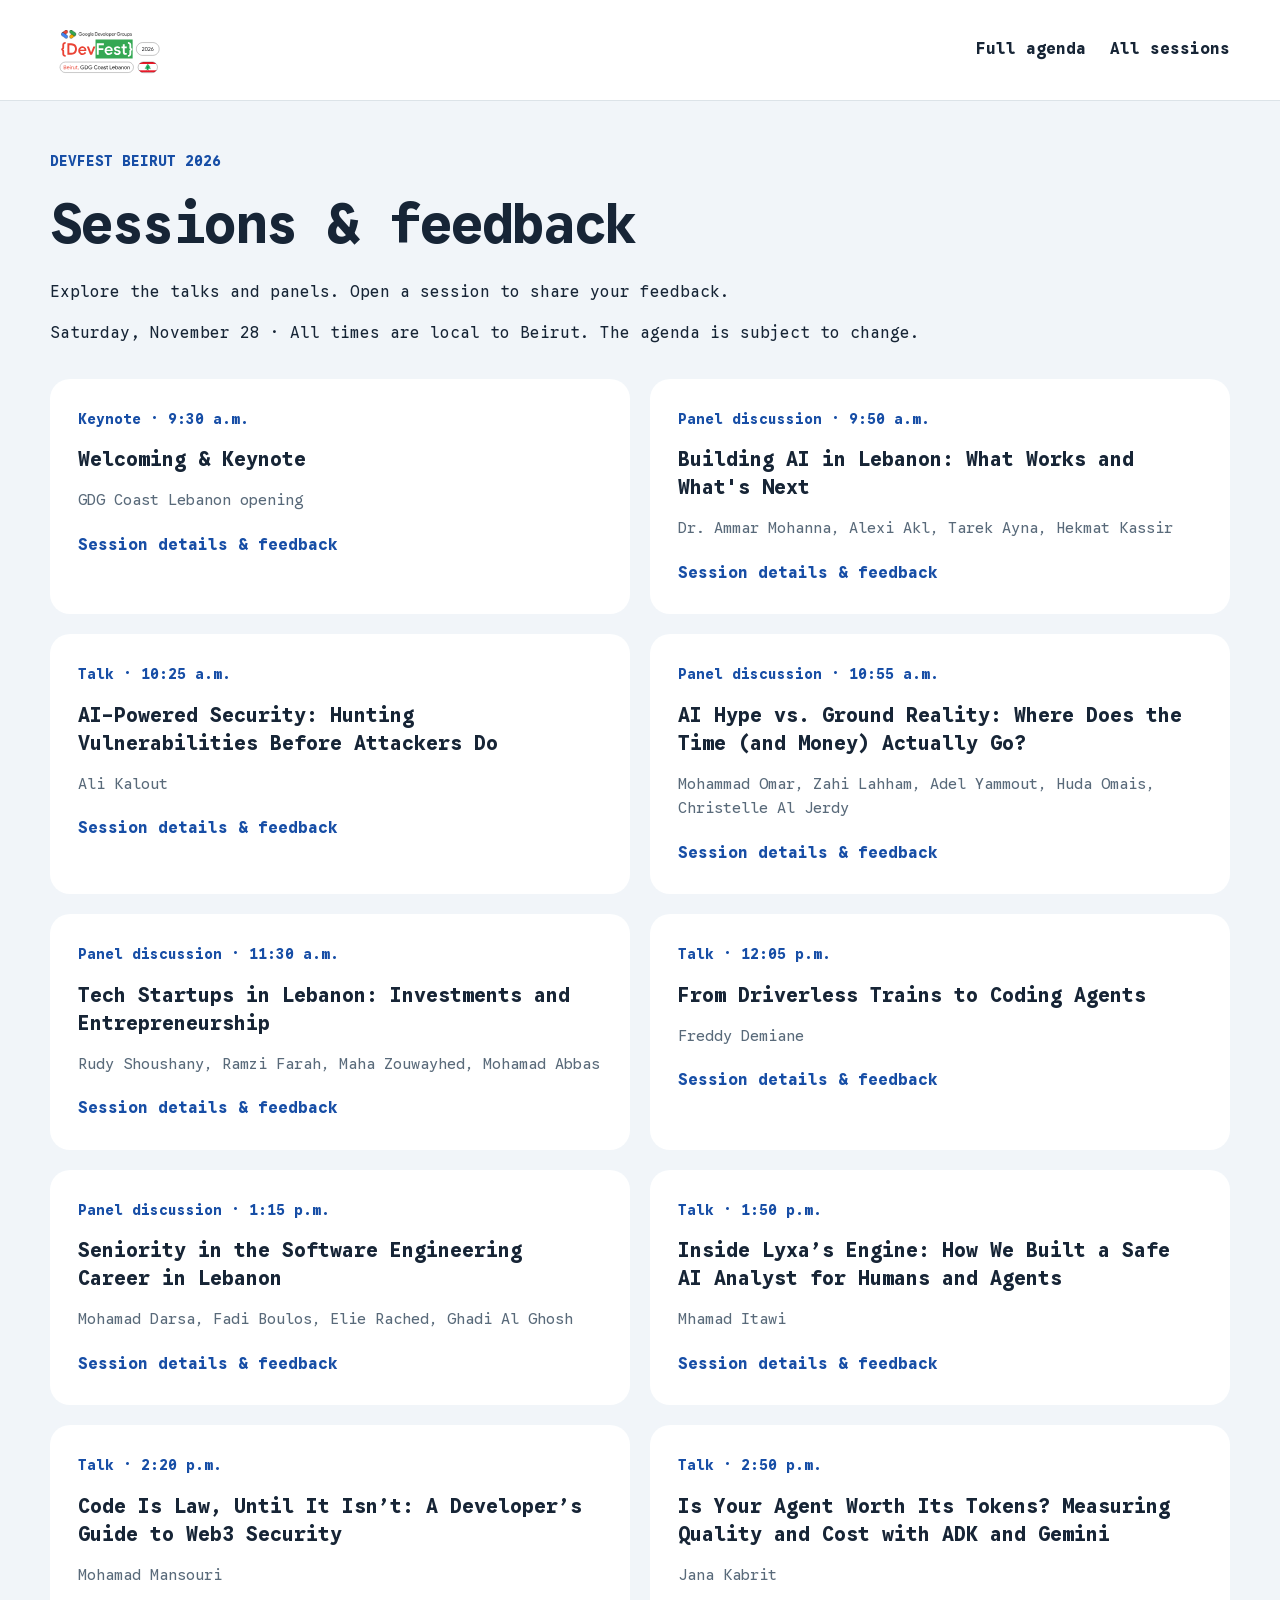
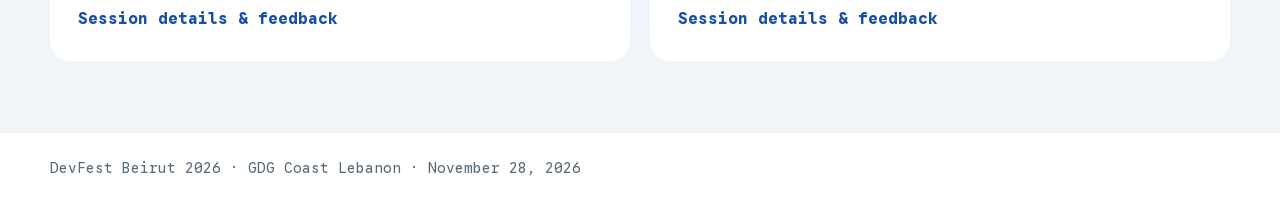
==== commit 6dbb9e62: "Enable keynote feedback in the public session feed" ====
--- a/sessions/index.html
+++ b/sessions/index.html
@@ -18,7 +18,7 @@
   <link rel="preconnect" href="https://fonts.gstatic.com" crossorigin>
   <link href="https://fonts.googleapis.com/css2?family=Google+Sans:wght@400;700&amp;family=Google+Sans+Code:wght@400;500;600;700&amp;display=swap" rel="stylesheet">
   <link rel="stylesheet" href="../style.css?v=21">
-  <link rel="stylesheet" href="../assets/sessions/sessions.css?v=1">
+  <link rel="stylesheet" href="../assets/sessions/sessions.css?v=4">
 
 </head>
 <body class="session-page">
@@ -32,7 +32,7 @@
     <h1>Sessions &amp; feedback</h1>
     <p>Explore the talks and panels. Open a session to share your feedback.</p>
     <p>Saturday, November 28 · All times are local to Beirut. The agenda is subject to change.</p>
-    <ol class="session-list"><li><a href="panel1/"><span class="session-eyebrow">Panel discussion · 9:50 a.m.</span><h2>Building AI in Lebanon: What Works and What&#x27;s Next</h2><p>Dr. Ammar Mohanna, Alexi Akl, Tarek Ayna, Hekmat Kassir</p><span class="session-list-action">Session details &amp; feedback</span></a></li><li><a href="talk1/"><span class="session-eyebrow">Talk · 10:25 a.m.</span><h2>AI-Powered Security: Hunting Vulnerabilities Before Attackers Do</h2><p>Ali Kalout</p><span class="session-list-action">Session details &amp; feedback</span></a></li><li><a href="panel2/"><span class="session-eyebrow">Panel discussion · 10:55 a.m.</span><h2>AI Hype vs. Ground Reality: Where Does the Time (and Money) Actually Go?</h2><p>Mohammad Omar, Zahi Lahham, Adel Yammout, Huda Omais, Christelle Al Jerdy</p><span class="session-list-action">Session details &amp; feedback</span></a></li><li><a href="panel3/"><span class="session-eyebrow">Panel discussion · 11:30 a.m.</span><h2>Tech Startups in Lebanon: Investments and Entrepreneurship</h2><p>Rudy Shoushany, Ramzi Farah, Maha Zouwayhed, Mohamad Abbas</p><span class="session-list-action">Session details &amp; feedback</span></a></li><li><a href="talk2/"><span class="session-eyebrow">Talk · 12:05 p.m.</span><h2>From Driverless Trains to Coding Agents</h2><p>Freddy Demiane</p><span class="session-list-action">Session details &amp; feedback</span></a></li><li><a href="panel4/"><span class="session-eyebrow">Panel discussion · 1:15 p.m.</span><h2>Seniority in the Software Engineering Career in Lebanon</h2><p>Mohamad Darsa, Fadi Boulos, Elie Rached, Ghadi Al Ghosh</p><span class="session-list-action">Session details &amp; feedback</span></a></li><li><a href="talk3/"><span class="session-eyebrow">Talk · 1:50 p.m.</span><h2>Inside Lyxa’s Engine: How We Built a Safe AI Analyst for Humans and Agents</h2><p>Mhamad Itawi</p><span class="session-list-action">Session details &amp; feedback</span></a></li><li><a href="talk4/"><span class="session-eyebrow">Talk · 2:20 p.m.</span><h2>Code Is Law, Until It Isn’t: A Developer’s Guide to Web3 Security</h2><p>Mohamad Mansouri</p><span class="session-list-action">Session details &amp; feedback</span></a></li><li><a href="talk5/"><span class="session-eyebrow">Talk · 2:50 p.m.</span><h2>Is Your Agent Worth Its Tokens? Measuring Quality and Cost with ADK and Gemini</h2><p>Jana Kabrit</p><span class="session-list-action">Session details &amp; feedback</span></a></li></ol>
+    <ol class="session-list"><li><a href="opening/"><span class="session-eyebrow">Keynote · 9:30 a.m.</span><h2>Welcoming &amp; Keynote</h2><p>GDG Coast Lebanon opening</p><span class="session-list-action">Session details &amp; feedback</span></a></li><li><a href="panel1/"><span class="session-eyebrow">Panel discussion · 9:50 a.m.</span><h2>Building AI in Lebanon: What Works and What&#x27;s Next</h2><p>Dr. Ammar Mohanna, Alexi Akl, Tarek Ayna, Hekmat Kassir</p><span class="session-list-action">Session details &amp; feedback</span></a></li><li><a href="talk1/"><span class="session-eyebrow">Talk · 10:25 a.m.</span><h2>AI-Powered Security: Hunting Vulnerabilities Before Attackers Do</h2><p>Ali Kalout</p><span class="session-list-action">Session details &amp; feedback</span></a></li><li><a href="panel2/"><span class="session-eyebrow">Panel discussion · 10:55 a.m.</span><h2>AI Hype vs. Ground Reality: Where Does the Time (and Money) Actually Go?</h2><p>Mohammad Omar, Zahi Lahham, Adel Yammout, Huda Omais, Christelle Al Jerdy</p><span class="session-list-action">Session details &amp; feedback</span></a></li><li><a href="panel3/"><span class="session-eyebrow">Panel discussion · 11:30 a.m.</span><h2>Tech Startups in Lebanon: Investments and Entrepreneurship</h2><p>Rudy Shoushany, Ramzi Farah, Maha Zouwayhed, Mohamad Abbas</p><span class="session-list-action">Session details &amp; feedback</span></a></li><li><a href="talk2/"><span class="session-eyebrow">Talk · 12:05 p.m.</span><h2>From Driverless Trains to Coding Agents</h2><p>Freddy Demiane</p><span class="session-list-action">Session details &amp; feedback</span></a></li><li><a href="panel4/"><span class="session-eyebrow">Panel discussion · 1:15 p.m.</span><h2>Seniority in the Software Engineering Career in Lebanon</h2><p>Mohamad Darsa, Fadi Boulos, Elie Rached, Ghadi Al Ghosh</p><span class="session-list-action">Session details &amp; feedback</span></a></li><li><a href="talk3/"><span class="session-eyebrow">Talk · 1:50 p.m.</span><h2>Inside Lyxa’s Engine: How We Built a Safe AI Analyst for Humans and Agents</h2><p>Mhamad Itawi</p><span class="session-list-action">Session details &amp; feedback</span></a></li><li><a href="talk4/"><span class="session-eyebrow">Talk · 2:20 p.m.</span><h2>Code Is Law, Until It Isn’t: A Developer’s Guide to Web3 Security</h2><p>Mohamad Mansouri</p><span class="session-list-action">Session details &amp; feedback</span></a></li><li><a href="talk5/"><span class="session-eyebrow">Talk · 2:50 p.m.</span><h2>Is Your Agent Worth Its Tokens? Measuring Quality and Cost with ADK and Gemini</h2><p>Jana Kabrit</p><span class="session-list-action">Session details &amp; feedback</span></a></li></ol>
   </main>
   <footer class="session-footer"><div class="container">DevFest Beirut 2026 · GDG Coast Lebanon · November 28, 2026</div></footer>
 </body>
--- a/assets/sessions/sessions.css
+++ b/assets/sessions/sessions.css
@@ -15,7 +15,9 @@
 .session-feedback>p{color:var(--muted)}
 .session-feedback [role=status]{font-size:.9rem}
 .session-feedback [hidden]{display:none}
-.feedback-frame{display:block;width:100%;min-height:850px;border:0;margin-top:24px;border-radius:12px;background:#fff}
+.session-inline-feedback{margin-top:22px;background:#f1f5f9;border-radius:16px;overflow:hidden}
+.session-inline-feedback .session-feedback{padding:0 16px 20px;margin:0;background:transparent}
+.session-inline-feedback .session-feedback>p{font-size:.9rem}
 .session-list{display:grid;grid-template-columns:repeat(2,minmax(0,1fr));gap:20px;list-style:none;padding:0;margin:32px 0 0}
 .session-list a{display:block;height:100%;padding:28px;border-radius:20px;background:#fff;text-decoration:none;transition:box-shadow .2s}
 .session-list a:hover{box-shadow:0 8px 24px #1725361a}
@@ -23,4 +25,36 @@
 .session-list p{margin:12px 0;color:var(--muted);font-size:.95rem}
 .session-list .session-list-action{display:block;margin-top:20px;color:#174ea6;font-weight:700}
 .session-footer{padding:24px 0;background:#fff;color:var(--muted);font-size:.9rem}
-@media(max-width:760px){.session-header .container{align-items:flex-start;gap:18px;flex-direction:column}.session-header nav{gap:18px}.session-main{padding-block:30px 48px}.session-content,.session-feedback{padding:22px 18px;border-radius:18px}.session-list{grid-template-columns:minmax(0,1fr)}.session-list a{padding:22px}.feedback-frame{min-height:900px}}
+@media(max-width:760px){.session-header .container{align-items:flex-start;gap:18px;flex-direction:column}.session-header nav{gap:18px}.session-main{padding-block:30px 48px}.session-content,.session-feedback{padding:22px 18px;border-radius:18px}.session-list{grid-template-columns:minmax(0,1fr)}.session-list a{padding:22px}}
+
+.agenda-entry-actions{display:flex;flex-wrap:wrap;gap:14px;margin:0 0 24px}
+.agenda-entry-actions .button{font-size:.95rem;justify-content:center;text-align:center}
+.session-inline-feedback>summary{display:flex;align-items:center;justify-content:space-between;gap:16px;padding:18px 20px;font-size:1rem;font-weight:700;cursor:pointer;list-style:none}
+.session-inline-feedback>summary::-webkit-details-marker{display:none}
+.feedback-disclosure-icon{flex:none;color:#174ea6;font-size:1.4rem;line-height:1}
+.session-inline-feedback[open] .feedback-disclosure-icon{transform:rotate(45deg)}
+.session-feedback [hidden]{display:none!important}
+.session-feedback .is-error{color:#a12622}
+.feedback-options{display:grid;grid-template-columns:repeat(4,minmax(0,1fr));gap:10px;margin:20px 0}
+.feedback-choice{appearance:none;display:flex;flex-direction:column;justify-content:center;align-items:center;gap:8px;min-height:98px;padding:16px 10px;border:1px solid #cbd8e8;border-radius:14px;background:#fff;color:var(--ink);font:500 1rem/1.4 'Google Sans',Arial,sans-serif;text-align:center;cursor:pointer;transition:background .18s,border-color .18s,box-shadow .18s;overflow-wrap:anywhere}
+.feedback-choice:hover{background:#edf4ff;border-color:#4285f4}
+.feedback-choice[aria-pressed=true]{background:#dceaff;border-color:#1a73e8;box-shadow:inset 0 0 0 1px #1a73e8;color:#124487}
+.feedback-choice:disabled{cursor:wait;opacity:.65}
+.feedback-count{font-size:.8rem;color:#596a7a}
+.feedback-comment-form{margin-top:24px}
+.feedback-comment-form label{display:block;font-size:1.05rem;font-weight:700;margin-bottom:12px}
+.feedback-comment-input{display:block;width:100%;resize:vertical;min-height:120px;padding:16px;border:1px solid #aebdcd;border-radius:12px;background:#fff;color:var(--ink);font:400 1rem/1.6 'Google Sans',Arial,sans-serif}
+.feedback-comment-actions{display:flex;flex-wrap:wrap;align-items:center;gap:16px;margin-top:14px}
+.feedback-comment-actions .button{font-size:.9rem;min-height:44px;padding:12px 20px;cursor:pointer}
+.feedback-comment-actions .button:disabled{opacity:.55;cursor:not-allowed;transform:none;box-shadow:none}
+.feedback-remove,.feedback-retry{padding:8px 0;border:0;background:transparent;color:#174ea6;font-size:.9rem;text-decoration:underline;text-underline-offset:3px;cursor:pointer}
+.feedback-remove:disabled{opacity:.55;cursor:not-allowed}
+.feedback-comments{list-style:none;padding:0;margin:24px 0 0;display:grid;gap:12px}
+.feedback-comment{padding:16px;background:#f5f8fc;border-radius:12px;font-family:'Google Sans',Arial,sans-serif;overflow-wrap:anywhere}
+.feedback-comment strong{font-size:.85rem;color:var(--muted)}
+.feedback-comment p{white-space:pre-wrap}
+.feedback-moderation{font-size:.9rem;color:#a12622!important}
+.feedback-form-heading{margin:20px 0 8px}
+.feedback-separator{border:0;border-top:1px solid var(--line);margin:20px 0}
+@media(max-width:1050px){.feedback-options{grid-template-columns:repeat(2,minmax(0,1fr))}}
+@media(max-width:460px){.agenda-entry-actions{display:grid;grid-template-columns:minmax(0,1fr)}.feedback-choice{min-height:88px;font-size:.95rem;padding:12px 8px}}
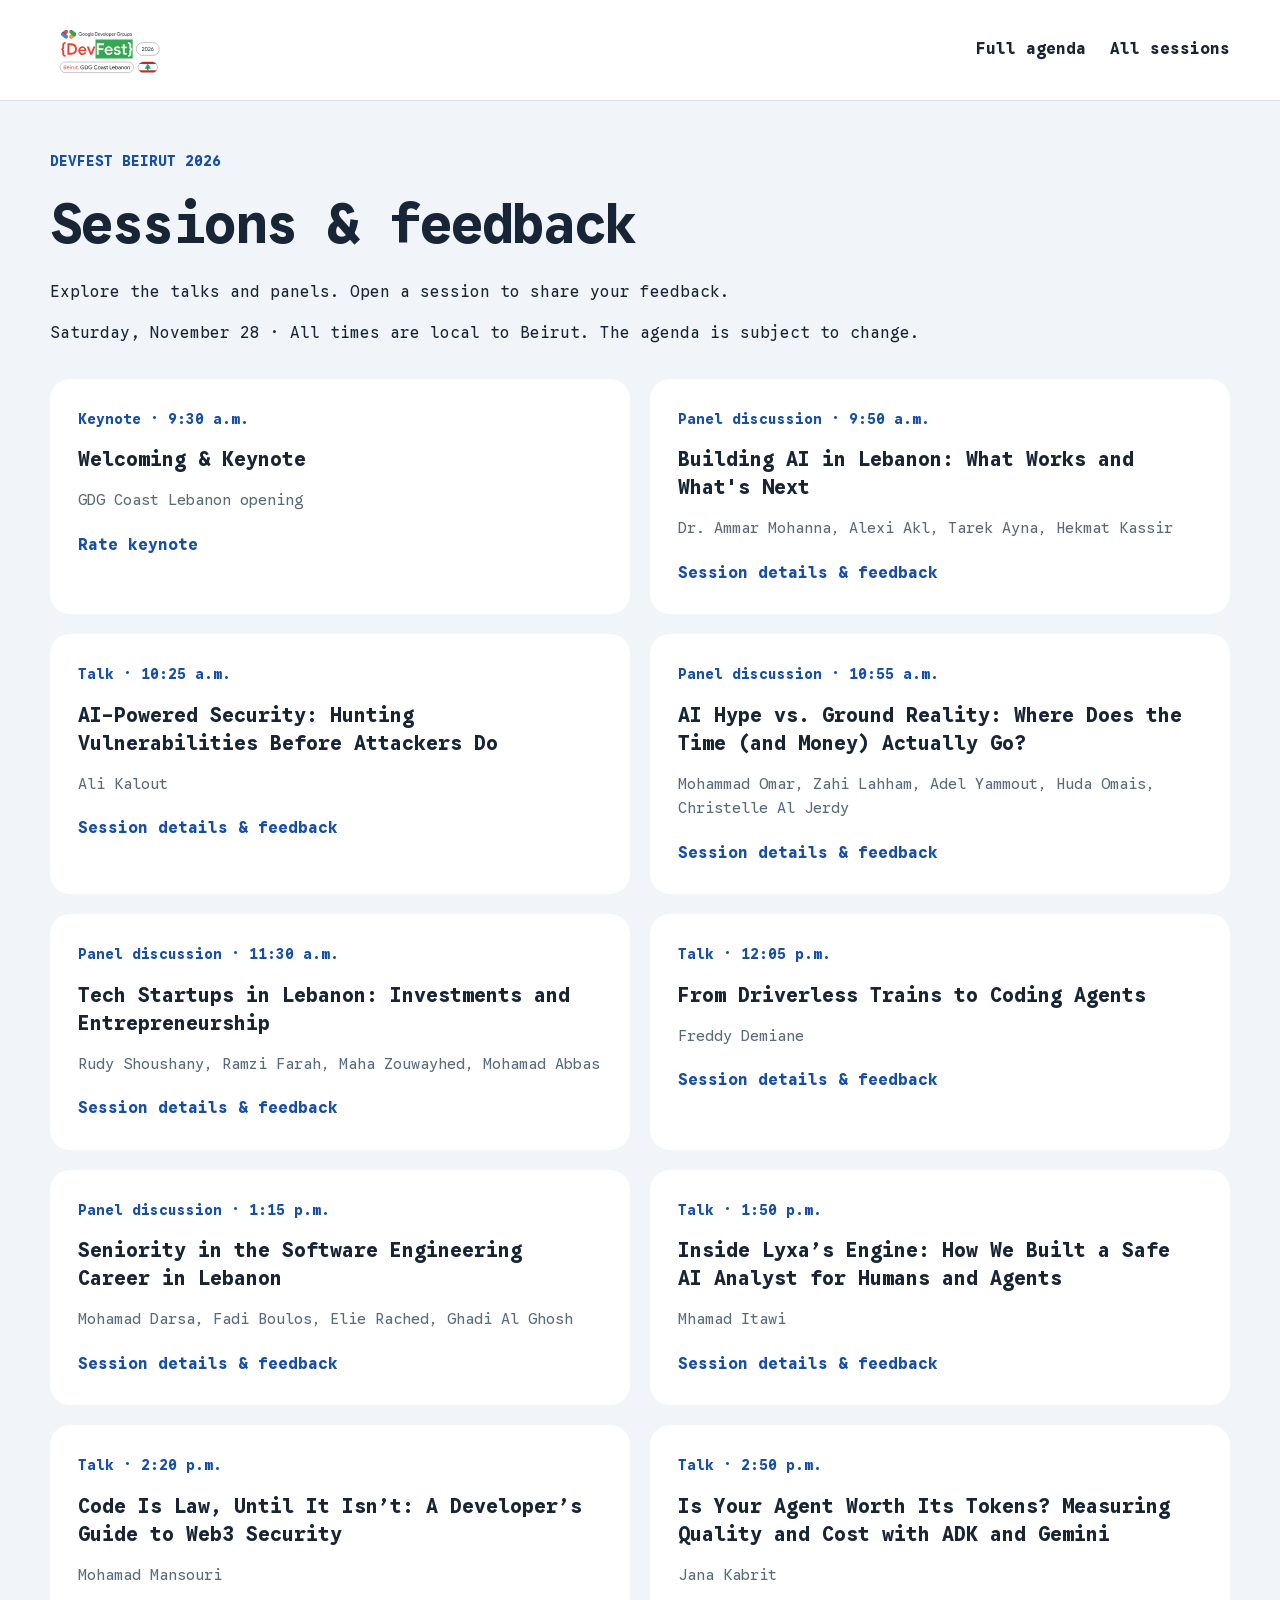
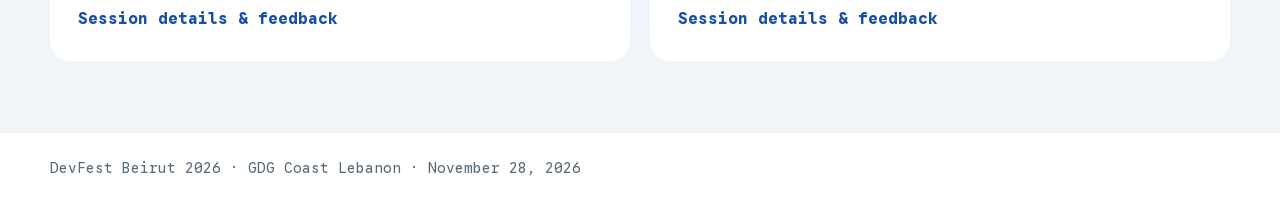
==== commit d54330c7: "Label and verify keynote feedback controls" ====
--- a/sessions/index.html
+++ b/sessions/index.html
@@ -32,7 +32,7 @@
     <h1>Sessions &amp; feedback</h1>
     <p>Explore the talks and panels. Open a session to share your feedback.</p>
     <p>Saturday, November 28 · All times are local to Beirut. The agenda is subject to change.</p>
-    <ol class="session-list"><li><a href="opening/"><span class="session-eyebrow">Keynote · 9:30 a.m.</span><h2>Welcoming &amp; Keynote</h2><p>GDG Coast Lebanon opening</p><span class="session-list-action">Session details &amp; feedback</span></a></li><li><a href="panel1/"><span class="session-eyebrow">Panel discussion · 9:50 a.m.</span><h2>Building AI in Lebanon: What Works and What&#x27;s Next</h2><p>Dr. Ammar Mohanna, Alexi Akl, Tarek Ayna, Hekmat Kassir</p><span class="session-list-action">Session details &amp; feedback</span></a></li><li><a href="talk1/"><span class="session-eyebrow">Talk · 10:25 a.m.</span><h2>AI-Powered Security: Hunting Vulnerabilities Before Attackers Do</h2><p>Ali Kalout</p><span class="session-list-action">Session details &amp; feedback</span></a></li><li><a href="panel2/"><span class="session-eyebrow">Panel discussion · 10:55 a.m.</span><h2>AI Hype vs. Ground Reality: Where Does the Time (and Money) Actually Go?</h2><p>Mohammad Omar, Zahi Lahham, Adel Yammout, Huda Omais, Christelle Al Jerdy</p><span class="session-list-action">Session details &amp; feedback</span></a></li><li><a href="panel3/"><span class="session-eyebrow">Panel discussion · 11:30 a.m.</span><h2>Tech Startups in Lebanon: Investments and Entrepreneurship</h2><p>Rudy Shoushany, Ramzi Farah, Maha Zouwayhed, Mohamad Abbas</p><span class="session-list-action">Session details &amp; feedback</span></a></li><li><a href="talk2/"><span class="session-eyebrow">Talk · 12:05 p.m.</span><h2>From Driverless Trains to Coding Agents</h2><p>Freddy Demiane</p><span class="session-list-action">Session details &amp; feedback</span></a></li><li><a href="panel4/"><span class="session-eyebrow">Panel discussion · 1:15 p.m.</span><h2>Seniority in the Software Engineering Career in Lebanon</h2><p>Mohamad Darsa, Fadi Boulos, Elie Rached, Ghadi Al Ghosh</p><span class="session-list-action">Session details &amp; feedback</span></a></li><li><a href="talk3/"><span class="session-eyebrow">Talk · 1:50 p.m.</span><h2>Inside Lyxa’s Engine: How We Built a Safe AI Analyst for Humans and Agents</h2><p>Mhamad Itawi</p><span class="session-list-action">Session details &amp; feedback</span></a></li><li><a href="talk4/"><span class="session-eyebrow">Talk · 2:20 p.m.</span><h2>Code Is Law, Until It Isn’t: A Developer’s Guide to Web3 Security</h2><p>Mohamad Mansouri</p><span class="session-list-action">Session details &amp; feedback</span></a></li><li><a href="talk5/"><span class="session-eyebrow">Talk · 2:50 p.m.</span><h2>Is Your Agent Worth Its Tokens? Measuring Quality and Cost with ADK and Gemini</h2><p>Jana Kabrit</p><span class="session-list-action">Session details &amp; feedback</span></a></li></ol>
+    <ol class="session-list"><li><a href="opening/"><span class="session-eyebrow">Keynote · 9:30 a.m.</span><h2>Welcoming &amp; Keynote</h2><p>GDG Coast Lebanon opening</p><span class="session-list-action">Rate keynote</span></a></li><li><a href="panel1/"><span class="session-eyebrow">Panel discussion · 9:50 a.m.</span><h2>Building AI in Lebanon: What Works and What&#x27;s Next</h2><p>Dr. Ammar Mohanna, Alexi Akl, Tarek Ayna, Hekmat Kassir</p><span class="session-list-action">Session details &amp; feedback</span></a></li><li><a href="talk1/"><span class="session-eyebrow">Talk · 10:25 a.m.</span><h2>AI-Powered Security: Hunting Vulnerabilities Before Attackers Do</h2><p>Ali Kalout</p><span class="session-list-action">Session details &amp; feedback</span></a></li><li><a href="panel2/"><span class="session-eyebrow">Panel discussion · 10:55 a.m.</span><h2>AI Hype vs. Ground Reality: Where Does the Time (and Money) Actually Go?</h2><p>Mohammad Omar, Zahi Lahham, Adel Yammout, Huda Omais, Christelle Al Jerdy</p><span class="session-list-action">Session details &amp; feedback</span></a></li><li><a href="panel3/"><span class="session-eyebrow">Panel discussion · 11:30 a.m.</span><h2>Tech Startups in Lebanon: Investments and Entrepreneurship</h2><p>Rudy Shoushany, Ramzi Farah, Maha Zouwayhed, Mohamad Abbas</p><span class="session-list-action">Session details &amp; feedback</span></a></li><li><a href="talk2/"><span class="session-eyebrow">Talk · 12:05 p.m.</span><h2>From Driverless Trains to Coding Agents</h2><p>Freddy Demiane</p><span class="session-list-action">Session details &amp; feedback</span></a></li><li><a href="panel4/"><span class="session-eyebrow">Panel discussion · 1:15 p.m.</span><h2>Seniority in the Software Engineering Career in Lebanon</h2><p>Mohamad Darsa, Fadi Boulos, Elie Rached, Ghadi Al Ghosh</p><span class="session-list-action">Session details &amp; feedback</span></a></li><li><a href="talk3/"><span class="session-eyebrow">Talk · 1:50 p.m.</span><h2>Inside Lyxa’s Engine: How We Built a Safe AI Analyst for Humans and Agents</h2><p>Mhamad Itawi</p><span class="session-list-action">Session details &amp; feedback</span></a></li><li><a href="talk4/"><span class="session-eyebrow">Talk · 2:20 p.m.</span><h2>Code Is Law, Until It Isn’t: A Developer’s Guide to Web3 Security</h2><p>Mohamad Mansouri</p><span class="session-list-action">Session details &amp; feedback</span></a></li><li><a href="talk5/"><span class="session-eyebrow">Talk · 2:50 p.m.</span><h2>Is Your Agent Worth Its Tokens? Measuring Quality and Cost with ADK and Gemini</h2><p>Jana Kabrit</p><span class="session-list-action">Session details &amp; feedback</span></a></li></ol>
   </main>
   <footer class="session-footer"><div class="container">DevFest Beirut 2026 · GDG Coast Lebanon · November 28, 2026</div></footer>
 </body>
